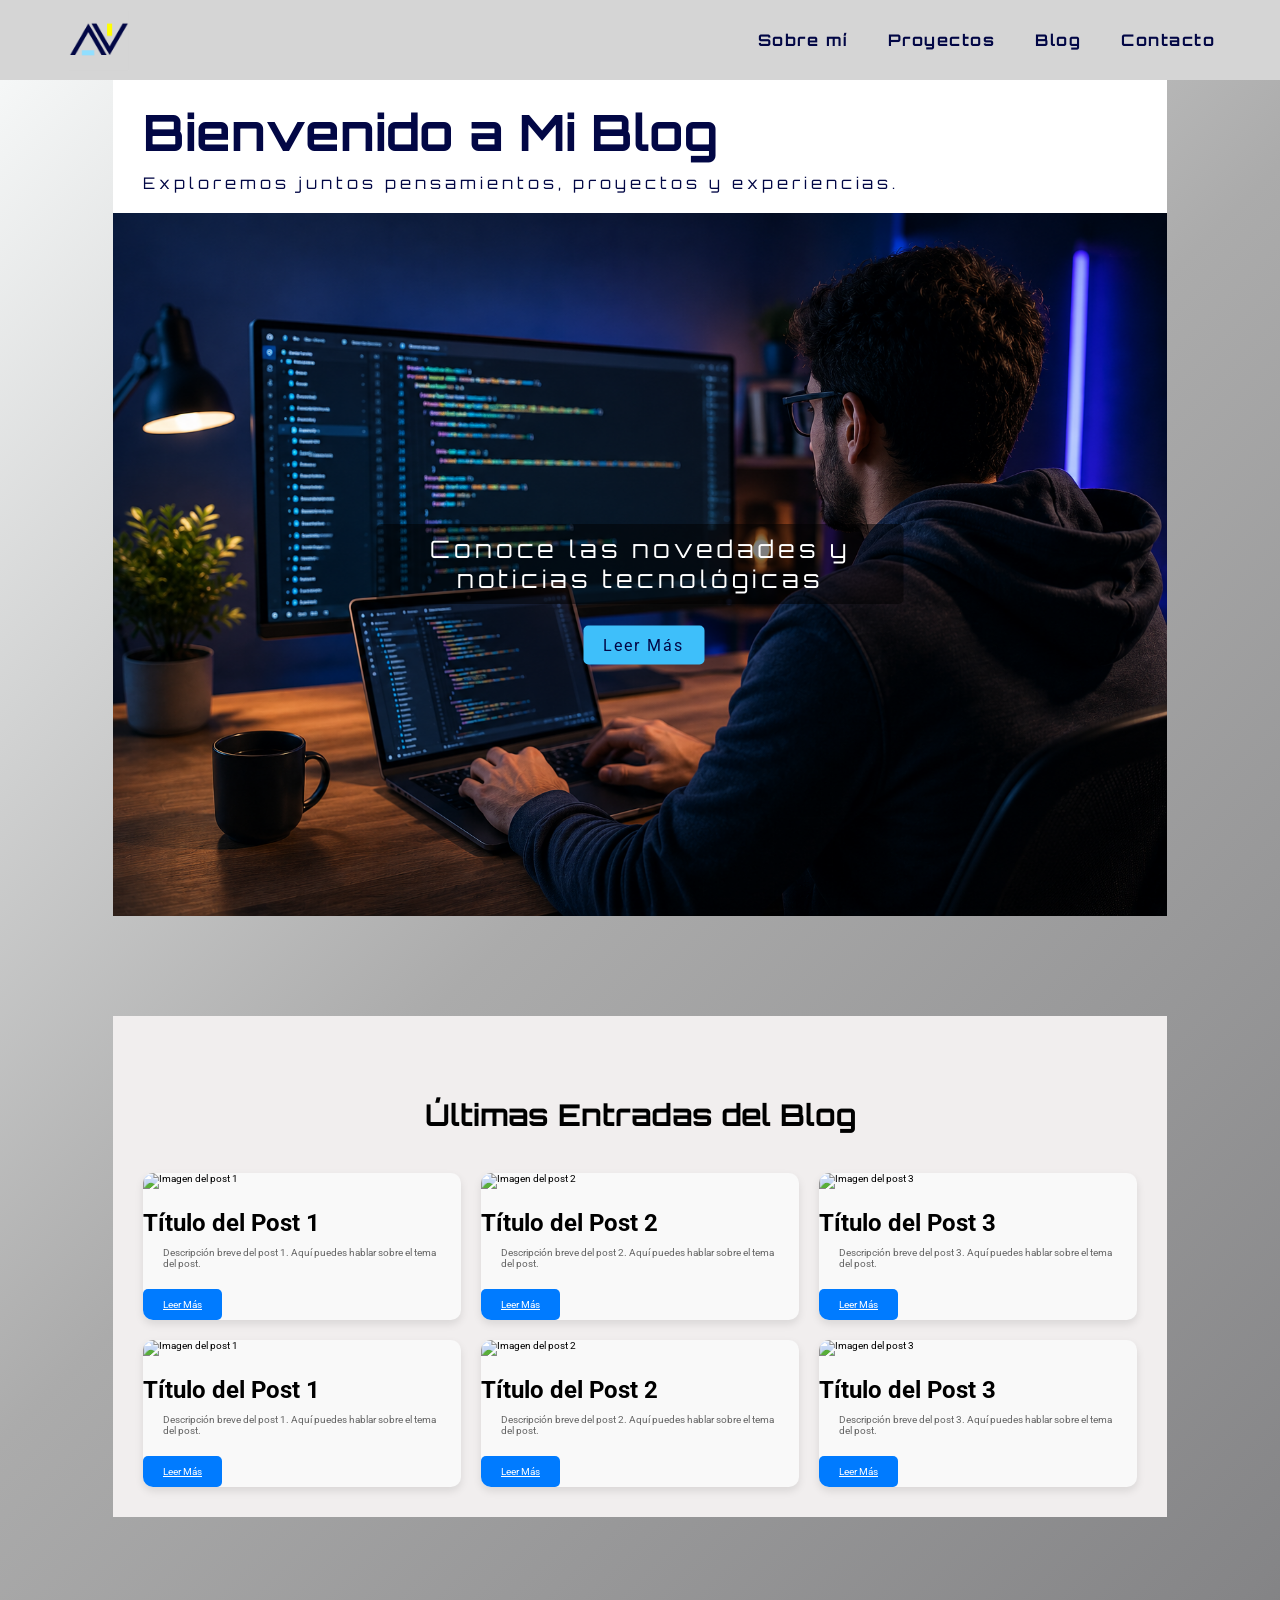
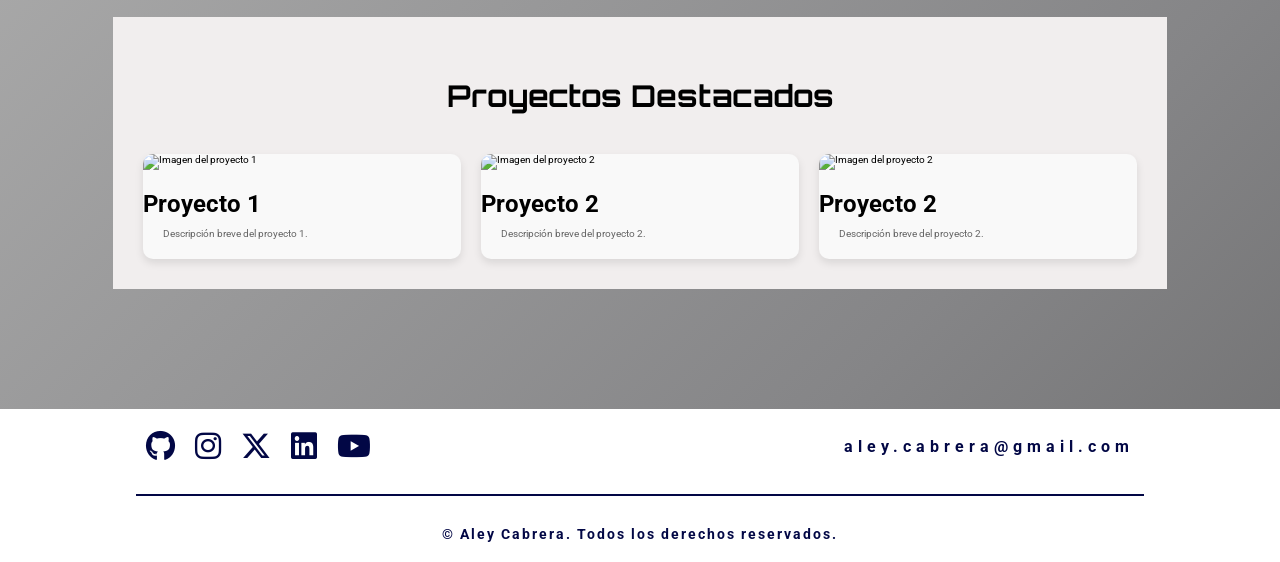
==== blog.html @ d133397a "init: creacion de estructura del proyecto" ====
<!DOCTYPE html>
<html lang="en">

<head>
    <meta charset="UTF-8"><!--Establece la codificación de caracteres para el documento.-->
    <meta name="Aley Cabrera"
        content="Aley Cabrera - Desarrollador de Software con experiencia en el diseño de aplicaciones web, móviles y escritorio con eficiencia y seguridad en el resultado de los productos">
    <meta name="viewport" content="width=device-width, initial-scale=1.0">
    <!--Establece la escala de la página y la anchura de la ventana gráfica, permitiendo ser responsive y escalable el código-->
    <meta name="description"
        content="Desarrollo de software, desarrollo web full stack, análisis de sistemas y ciberseguridad. Soluciones innovadoras, escalables y seguras para impulsar tu negocio en el mundo digital. ¡Transforma tus ideas en realidad con tecnología que se adapta a sus necesidades!">
    <!--Establece una descripción de la página, permite mejorar la búsqueda y da posicionamiento SEO-->
    <meta name="robots" content="index, follow">
    <!--Permite a los motores de búsqueda indexar la página y seguir los enlaces.-->
    <meta name="keywords"
        content="Desarrollo de software, Desarrollo web full stack, Análisis de sistemas, Ciberseguridad, Soluciones tecnológicas personalizadas, Programación web, Desarrollo de aplicaciones, Seguridad informática, Optimización de sistemas, Automatización de procesos, Protección de datos, Diseño de sistemas escalables">
    <!--Establece palabras clave para la página, permite mejorar la búsqueda y da posicionamiento SEO-->
    <meta property="og:title" content="Aley Cabrera | Desarrollador de Software y Ciberseguridad">
    <meta property="og:description"
        content="Desarrollo de software, desarrollo web full stack, análisis de sistemas y ciberseguridad. Soluciones innovadoras, escalables y seguras para impulsar tu negocio en el mundo digital.">
    <meta property="og:image" content="assets/imagenes/AleyCabrera1.png">
    <meta property="og:url" content="https://tusitio.com/index.html">
    <meta name="twitter:card" content="summary_large_image">
    <meta http-equiv="X-UA-Compatible" content="ie=edge"><!--Establece el modo de compatibilidad del navegador.-->
    <link rel="icon" href="assets/iconos/aleycabrera.ico" type="image/x-icon">
    <!--Establece el icono de la página.-->
    <link rel="stylesheet" type="text/css" href="css/main.css">
    <!--Establece la hoja de estilos de la página.-->
    <link rel="stylesheet" href="/" media="screen and (min-width: 320px)">
    <!--Establece la hoja de estilos de la página mobile S.-->
    <link rel="stylesheet" href="/" media="screen and (min-width: 375px)">
    <!--Establece la hoja de estilos de la página mobile M.-->
    <link rel="stylesheet" href="/" media="screen and (min-width: 425px)">
    <!--Establece la hoja de estilos de la página mobile L.-->
    <link rel="stylesheet" href="/" media="screen and (min-width: 768px)">
    <!--Establece la hoja de estilos de la página Tablet.-->
    <link rel="stylesheet" href="/" media="screen and (min-width: 1024px)">
    <!--Establece la hoja de estilos de la página laptop.-->
    <link rel="stylesheet" href="/" media="screen and (min-width: 1440px)">
    <!--Establece la hoja de estilos de la página laptop L.-->
    <link rel="stylesheet" href="/" media="screen and (min-width: 2560px)">
    <!--Establece la hoja de estilos de la página 4K.-->
    <link rel="preconnect" href="https://fonts.googleapis.com">
    <link rel="preconnect" href="https://fonts.gstatic.com" crossorigin>
    <link
        href="https://fonts.googleapis.com/css2?family=IBM+Plex+Sans:wght@300;400;500;700&family=Lato:ital,wght@0,100;0,300;0,400;0,700;0,900;1,100;1,300;1,400;1,700;1,900&family=Open+Sans:ital,wght@0,300..800;1,300..800&family=Orbitron:wght@400..900&family=Roboto:ital,wght@0,100;0,300;0,400;0,500;0,700;0,900;1,100;1,300;1,400;1,500;1,700;1,900&display=swap"
        rel="stylesheet">
    <link href="https://cdnjs.cloudflare.com/ajax/libs/font-awesome/6.5.1/css/all.min.css" rel="stylesheet">
    <title>Blog | Desarrador de Software</title><!--Establece el título de la página.-->
</head>

<body>
    <header class="blog">
        <nav class="nav">
            <!-- Contenedor del logo -->
            <div class="logocontainer" id="logocontainer">
                <div class="pelogo_blog" id="pelogo">
                    <a href="./index.html">
                        <img src="assets/imagenes/logo3.png" alt="Logo Aley Cabrera" title="Aley Cabrera D"
                            aria-label="Logo Aley Cabrera">
                    </a>
                </div>
                <div class="loader_blog"
                    style="left:0.4vh; top:0; height:0.4vh; width:0; animation:slide1 2s linear forwards infinite">
                </div>
                <div class="loader_blog"
                    style="right:0; top:0.4vh; width:0.4vh; height:0; animation:slide2 2s linear forwards infinite; animation-delay:0.8s">
                </div>
                <div class="loader_blog"
                    style="right:0.4vh; bottom:0; height:0.4vh; width:0; animation:slide3 2s linear forwards infinite">
                </div>
                <div class="loader_blog"
                    style="left:0; bottom:0.4vh; width:0.4vh; height:0; animation:slide4 2s linear forwards infinite; animation-delay:0.8s">
                    <!-- loader -->
                </div>
            </div>
    
            <ul class="lista">
                <a href="sobremi.html" class="items_blog">Sobre mí</a><!--direige a la sección sobre mi-->
                <a href="proyectos.html" class="items_blog">Proyectos</a><!--direige a la sección proyectos-->
                <a href="blog.html" class="items_blog">Blog</a><!--dirige a la sección blog-->
                <a href="contacto.html" class="items_blog">Contacto</a><!--dirige a la sección contacto-->
            </ul>
        </nav>
    </header>
    
    <main class="main_blog">

        <section class="contenedor_blog">
            <section id="inicio" class="titulo_blog">
                <div class="titulo_contenido">
                    <h1 class="h1_blog">Bienvenido a Mi Blog</h1>
                    <p class="p_blog">Exploremos juntos pensamientos, proyectos y experiencias.</p>
                    <div class="img_blog">
                        <img src="assets/imagenes/technology.png" alt="">
                        <p class="p_blog_comentario">Conoce las novedades y noticias tecnológicas</p>
                        <a href="#blog" class="btn_blog">Leer Más</a>
                    </div>
                </div>
            </section>

            <div class="espacio_blog"></div>
            
            <section id="blog" class="blog_posts">
                <h2 class="h2_blog">Últimas Entradas del Blog</h2>
                <div class="posts-grid">
                    <article class="post">
                        <img src="https://via.placeholder.com/300" alt="Imagen del post 1">
                        <h3>Título del Post 1</h3>
                        <p>Descripción breve del post 1. Aquí puedes hablar sobre el tema del post.</p>
                        <a href="#" class="btn">Leer Más</a>
                    </article>
                    <article class="post">
                        <img src="https://via.placeholder.com/300" alt="Imagen del post 2">
                        <h3>Título del Post 2</h3>
                        <p>Descripción breve del post 2. Aquí puedes hablar sobre el tema del post.</p>
                        <a href="#" class="btn">Leer Más</a>
                    </article>
                    <article class="post">
                        <img src="https://via.placeholder.com/300" alt="Imagen del post 3">
                        <h3>Título del Post 3</h3>
                        <p>Descripción breve del post 3. Aquí puedes hablar sobre el tema del post.</p>
                        <a href="#" class="btn">Leer Más</a>
                    </article>
                    <article class="post">
                        <img src="https://via.placeholder.com/300" alt="Imagen del post 1">
                        <h3>Título del Post 1</h3>
                        <p>Descripción breve del post 1. Aquí puedes hablar sobre el tema del post.</p>
                        <a href="#" class="btn">Leer Más</a>
                    </article>
                    <article class="post">
                        <img src="https://via.placeholder.com/300" alt="Imagen del post 2">
                        <h3>Título del Post 2</h3>
                        <p>Descripción breve del post 2. Aquí puedes hablar sobre el tema del post.</p>
                        <a href="#" class="btn">Leer Más</a>
                    </article>
                    <article class="post">
                        <img src="https://via.placeholder.com/300" alt="Imagen del post 3">
                        <h3>Título del Post 3</h3>
                        <p>Descripción breve del post 3. Aquí puedes hablar sobre el tema del post.</p>
                        <a href="#" class="btn">Leer Más</a>
                    </article>
                </div>
            </section>
            
            <div class="espacio_blog"></div>

            <section id="proyectos" class="proyectos_destacados">
                <h2 class="h2_blog">Proyectos Destacados</h2>
                <div class="projects-grid">
                    <div class="project">
                        <img src="https://via.placeholder.com/400" alt="Imagen del proyecto 1">
                        <h3>Proyecto 1</h3>
                        <p>Descripción breve del proyecto 1.</p>
                    </div>
                    <div class="project">
                        <img src="https://via.placeholder.com/400" alt="Imagen del proyecto 2">
                        <h3>Proyecto 2</h3>
                        <p>Descripción breve del proyecto 2.</p>
                    </div>
                    <div class="project">
                        <img src="https://via.placeholder.com/400" alt="Imagen del proyecto 2">
                        <h3>Proyecto 2</h3>
                        <p>Descripción breve del proyecto 2.</p>
                    </div>
                </div>
            </section>
            <div class="espacio_blog"></div>
        </section>
        
        <footer class="footer_blog">
            <section class="redes-email">
                <div class="social_blog">
                    <a href="https://github.com/AleyCabrera" target="_blank" class="icon" aria-label="GitHub"><i
                            class="fab fa-github"></i></a>
                    <a href="https://www.instagram.com/alycabdel/" target="_blank" class="icon" aria-label="Instagram"><i
                            class="fab fa-instagram"></i></a>
                    <a href="https://x.com/AlyCabde" target="_blank" class="icon" aria-label="X"><i
                            class="fa-brands fa-x-twitter"></i></a>
                    <a href="https://www.linkedin.com/in/aley-cabrera/" target="_blank" class="icon" aria-label="Linkedin"><i
                            class="fab fa-linkedin"></i></a>
                    <a href="/" target="_blank" class="icon" aria-label="Youtube"><i class="fa-brands fa-youtube"></i></a>
                </div>
                <div class="email">
                    <a href="aley.cabrera@gmail.com" class="ac_blog">aley.cabrera@gmail.com</a>
                </div>
            </section>
        
            <div class="line_blog"></div>
        
            <p class="derechos">&copy; Aley Cabrera. Todos los derechos reservados.</p>
        </footer>
    </main>
</body>

</html>
---- css/main.css ----
/* Diseñado por Aley Cabrera D */

/* ==========================================================================
    Variables y Configuraciones Globales
   ========================================================================== */

:root {
    /*Establece una variable personalizada que contiene un valor de color.*/
    --color-primario: #020745;
    --color-secundario: #ffff00;
    --color-terciario: #d5d5d5;
    --color-cuaternario: #91dfff;
    --color-quintenario: #ffffff;
    --color-sextario: #f1eeee;
    --color-hover: #3ebffa;
    --font-family-principal: 'Orbitron', sans-serif;
    --font-family-secundaria: 'Roboto', sans-serif;
    --xs: 1.2rem;
    --sm: 1.4rem;
    --md: 1.6rem;
    --lg: 1.8rem;
    --xl: 2.4rem;
    --xxl: 3.2rem;
    --xxxl: 4.2rem;
    --xxxxl: 5.2rem;
    --border-radius: 0.5rem;
    --transition-speed: 0.3s;
}


/* ==========================================================================
    Reset y Estilos Base
   ========================================================================== */

*,
*::after,
*::before {
    margin: 0;
    padding: 0;
    box-sizing: border-box;
}

::-webkit-scrollbar {
    display: none;
}

/* ==========================================================================
    Estilos Generales
   ========================================================================== */
html {
    font-size: 62.5%;/*Establece el tamaño de fuente predeterminado para el documento.*/
    scroll-behavior: smooth;/*Establece un estilo para el comportamiento de desplazamiento suave.*/
    margin: 0;
    padding: 0;
    box-sizing: border-box;
}

body {
    font-family: var(--font-family-secundaria);
    display: flex;
    flex-direction: column;
    width: 100%;
    -webkit-font-smoothing: antialiased;
    -moz-osx-font-smoothing: grayscale;
}


/* ==========================================================================
    Estilos Específicos por Página del Header
   ========================================================================== */

/* En este bloque de CSS se definen los Estilos del Header para la barra de navegación de las paginas sobre mi, proyectos, certificaciones, blog y contacto*/
.sobremi,
.proyectos,
.certificaciones,
.blog,
.contacto {
    display: flex;
    justify-content: space-between;
    align-items: center;
    height: 8rem;
    width: 100%;
    position: fixed;
    z-index: 1000;
}

.sobremi {
    background-color: var(--color-cuaternario);
}

.proyectos {
        background-color: var(--color-secundario);
    }

.blog {
    background-color: var(--color-terciario);
}

.contacto {
    background-color: var(--color-primario);
}

.certificaciones {
    background-color: var(--color-terciario);
}

.nav {
    display: flex;
    justify-content: space-between;
    align-items: center;
    padding: 0 2rem;
    width: 100%;
    height: 100%;
}

/* Estilos para los logos de la barra de navegación de las paginas sobre mi, proyectos, certificaciones, blog y contacto */
.logocontainer {
    display: flex;
    align-items: center;
    justify-content: center;
    position: relative;
    top: 1px;
    left: 44px;
    width: 70px;
    height: 60px;
    overflow: hidden;
    cursor: pointer;
    transition: background-color 500ms;
}

/* Estilos para los logos de la barra de navegación de las paginas sobre mi, proyectos, certificaciones, blog y contacto */
.pelogo_sobremi, .pelogo_proyectos, .pelogo_certificaciones, .pelogo_blog, .pelogo_contacto {
    display: block;
    position: relative;
    width: 70px;
    height: 60px;
    font-family: Trebuchet MS, sans-serif;
    font-size: 50px;/* Ajustado para que encaje en el tamaño de 100px */
    font-weight: bold;
    text-align: center;
    line-height: 70px;/* Ajustado para centrar el contenido */
}

.pelego_sobremi {
    background: var(--color-cuaternario);
    background: linear-gradient(135deg, var(--color-cuaternario) 0%, var(--color-cuaternario) 100%);
    color: var(--color-cuaternario);
}

.pelego_proyectos {
    background: var(--color-secundario);
    background: linear-gradient(135deg, var(--color-secundario) 0%, var(--color-secundario) 100%);
    color: var(--color-secundario);
}

.pelogo_certificaciones {
    background: var(--color-primario);
    background: linear-gradient(135deg, var(--color-primario) 0%, var(--color-primario) 100%);
    color: var(--color-primario);
}

.pelogo_blog, .pelogo_certificaciones {
    background: var(--color-terciario);
    background: linear-gradient(135deg, var(--color-terciario) 0%, var(--color-terciario) 100%);
    color: var(--color-terciario);
}

.pelogo_contacto {
    background: var(--color-primario);
    background: linear-gradient(135deg, var(--color-primario) 0%, var(--color-primario) 100%);
    color: var(--color-primario);
}

.pelogo_sobremi img, .pelogo_proyectos img, .pelogo_certificaciones img, .pelogo_blog img, .pelogo_contacto img {
    width: 60px;
    height: 60px;
}

.loader_sobremi  {
    display: block;
    position: absolute;
    background-color: var(--color-primario);
}

.loader_sobremi:hover {
    background-color: var(--color-secundario);
}

.loader_proyectos {
    display: block;
    position: absolute;
    background-color: var(--color-primario);
}

.loader_proyectos:hover {
    background-color: var(--color-cuaternario);
}

.loader_blog, .loader_certificaciones {
    display: block;
    position: absolute;
    background-color: var(--color-primario);
}

.loader_blog:hover {
    background-color: var(--color-secundario);
}

.loader_certificaciones:hover {
    background-color: var(--color-secundario);
}

.loader_contacto {
    display: block;
    position: absolute;
    background-color: var(--color-secundario);
}

.loader_contacto:hover {
    background-color: var(--color-cuaternario);
}

/* animacion para el logo de la barra de navegación de las paginas sobre mi, proyectos, certificaciones, blog y contacto */

@keyframes slide1 {
    50% {
        width: 10vh;
        margin-left: 0;
    }

    100% {
        margin-left: 10vh;
    }
}

@keyframes slide2 {
    50% {
        height: 10vh;
        margin-top: 0;
    }

    100% {
        margin-top: 10vh;
    }
}

@keyframes slide3 {
    50% {
        width: 10vh;
        margin-right: 0;
    }

    100% {
        margin-right: 10vh;
    }
}

@keyframes slide4 {
    50% {
        height: 10vh;
        margin-bottom: 0;
    }

    100% {
        margin-bottom: 10vh;
    }
}

/*Estilos de la barra de navegación en las listas de las paginas sobre mi, proyectos, certificaciones, blog y contacto*/
.lista {
    display: flex;
    list-style: none;
    gap: 1rem;
    margin-right: 3rem;
}

.lista .items_sobremi, .lista .items_proyectos, .lista .items_certificaciones, .lista .items_blog, .lista .items_contacto {
    text-decoration: none;
    font-family: var(--font-family-principal);
    font-size: var(--md);
    font-weight: bolder;
    padding: 0.5rem;
    position: relative;
    margin: 0 1rem;
    list-style: none;
    padding-bottom: 0.5rem;
    letter-spacing: 0.15rem;
}

/*Estilos de los colores de los item de navegacion de las paginas sobre mi, proyectos, certificaciones, blog y contacto*/
.lista .items_sobremi, .lista .items_proyectos, .lista .items_blog, .lista .items_certificaciones {
    color: var(--color-primario);
}

.lista .items_contacto {
    color: var(--color-secundario);
}

/*Estilos de los hover para los item de navegacion de las paginas sobre mi, proyectos, certificaciones, blog y contacto*/
/*Estilos de psudoelementos y pseudoclases para .sobremi*/
.lista .items_sobremi:hover {
    color: var(--color-secundario);
}

.lista .items_sobremi:active {
    color: var(--color-cuaternario);
}

.lista .items_sobremi::before {
    content: "";
    position: absolute;
    height: 0.1rem;
    width: 0;
    bottom: 0;
    transition: all .3s ease;
}

.lista .items_sobremi:hover::before {
    content: "";
    position: absolute;
    height: 0.2rem;
    width: 70%;
    bottom: 0;
    background-color: var(--color-primario);
}

/*Estilos de psudoelementos y pseudoclases para .proyectos*/
.lista .items_proyectos:hover {
    color: var(--color-cuaternario);
}

.lista .items_proyectos:active {
    color: var(--color-cuaternario);
}

.lista .items_proyectos::before {
    content: "";
    position: absolute;
    height: 0.1rem;
    width: 0;
    bottom: 0;
    transition: all .3s ease;
}

.lista .items_proyectos:hover::before {
    content: "";
    position: absolute;
    height: 0.2rem;
    width: 70%;
    bottom: 0;
    background-color: var(--color-primario);
}

/*Estilos de psudoelementos y pseudoclases para .blog*/
.lista .items_blog:hover {
    color: var(--color-secundario);
}

.lista .items_blog:active {
    color: var(--color-cuaternario);
}

.lista .items_blog::before {
    content: "";
    position: absolute;
    height: 0.1rem;
    width: 0;
    bottom: 0;
    transition: all .3s ease;
}

.lista .items_blog:hover::before {
    content: "";
    position: absolute;
    height: 0.2rem;
    width: 70%;
    bottom: 0;
    background-color: var(--color-primario);
}

/*Estilos de psudoelementos y pseudoclases para .contacto*/
.lista .items_contacto:hover {
    color: var(--color-cuaternario);
}

.lista .items_contacto:active {
    color: var(--color-cuaternario);
}

.lista .items_contacto::before {
    content: "";
    position: absolute;
    height: 0.1rem;
    width: 0;
    bottom: 0;
    transition: all .3s ease;
}

.lista .items_contacto:hover::before {
    content: "";
    position: absolute;
    height: 0.2rem;
    width: 70%;
    bottom: 0;
    background-color: var(--color-secundario);
}

.lista .items_certificaciones:hover {
    color: var(--color-secundario);
}

.lista .items_certificaciones:active {
    color: var(--color-cuaternario);
}

.lista .items_certificaciones::before {
    content: "";
    position: absolute;
    height: 0.1rem;
    width: 0;
    bottom: 0;
    transition: all .3s ease;
}

.lista .items_certificaciones:hover::before {
    content: "";
    position: absolute;
    height: 0.2rem;
    width: 70%;
    bottom: 0;
    background-color: var(--color-primario);
}


/* ==========================================================================
    Estilos Específicos por Página del Main
   ========================================================================== */

/*Estilos del Main de las paginas sobre mi, proyectos, certificaciones, blog y contacto*/
.main_sobremi, .main_blog, .main_certificaciones {
    display: flex;
    flex-direction: column;
    justify-content: center;
    align-items: center;
}

.main_sobremi {
    min-height: 100vh;
    max-height: 1000vh;
    width: 100%;
    margin-top: 7rem;
    padding-bottom: 7rem;
}

.main_proyectos {
    display: grid;
    grid-template-columns: 1fr;
    grid-template-rows: 1fr;
    justify-content: center;
    align-items: center;
    width: 100%;
    background-color: rgb(255, 255, 0, 0.5);
}

.main_blog {
    width: 100%;
    margin-top: 5rem;
}

.main_contacto {
    position: fixed;
    top: 0;
    right: 0;
    bottom: 0;
    left: 0;
    display: grid;
    grid-template-columns: 1fr 1fr;
    gap: 1rem;
    margin-top: 5rem;
    margin-bottom: 2rem;
    justify-items: center;
    align-items: center;
}

.main_certificaciones {
    min-height: 100vh;
    width: 100%;
    margin-top: 6rem;
    padding-bottom: 7rem;
}

/* ==========================================================================
    Estilos Específicos por Página del Video
   ========================================================================== */

/*Estilos y configuracion de videos para las paginas sobre mi, proyectos, certificaciones, blog y contacto*/
/* video de fondo para pagina sobre mi */
.video_sobremi {
    position: fixed;
    top: 0;
    left: 0;
    width: 100%;
    height: 100%;
    z-index: -1;/* Asegura que el video quede detrás del contenido */
    overflow: hidden;
    pointer-events: none;/* Evita interferir con el contenido clickeable */
}

/* Video dinámico */
.video_sobremi video {
    position: absolute;
    top: 50%;
    left: 50%;
    transform: translate(-50%, -50%);/* Centra el video */
    width: 100vw;/* Asegura que el video ocupe todo el ancho de la ventana */
    height: 100vh;/* Asegura que el video ocupe toda la altura de la ventana */
    object-fit: cover;/* Cubre toda el área sin distorsionar el video */
}

.video_sobremi .color_overlay_sobremi {
    position: absolute;
    top: 0;
    left: 0;
    width: 100%;
    height: 100%;
    background-color: var(--color-cuaternario);
    opacity: 0.8;
    z-index: 1;
}

/* video de fondo para pagina proyectos */
.video_proyectos {
    position: absolute;
    top: 0;
    left: 0;
    width: 100%;
    height: 100%;
    z-index: -1;
    overflow: hidden;
}

/* Video con ajuste dinámico */
.video_proyectos video {
    position: absolute;
    top: 50%;
    left: 50%;
    transform: translate(-50%, -50%);
    min-width: 100%;
    min-height: 100%;
    object-fit: cover;
}

/* Capa de color con opacidad */
.video_proyectos .color_overlay_proyectos {
    position: absolute;
    top: 0;
    left: 0;
    width: 100%;
    height: 100%;
    background-color: var(--color-secundario);
    opacity: 0.5;
}


/* ==========================================================================
    Estilos Especificos para los titulos de las paginas sobre mi, proyectos, certificaciones, blog y contacto
   ========================================================================== */
/*Estilos para titulos principales de las paginas sobre mi, proyectos, certificaciones, blog y contacto*/
/*titulo sobre mi*/
.descripcion .sobre_mi {
    font-family: var(--font-family-principal);
    font-size: var(--xl);
    color: var(--color-primario);
    margin-bottom: 2rem;
    border-bottom-width: 0.3rem;
    border-bottom-style: solid;
    border-bottom-color: var(--color-primario);
    box-shadow: var(--color-terciario) 0rem 0.2rem;
    letter-spacing: 0.15rem;
}

/* titulo proyectos */
.titulo_proyectos {
    position: relative;
    display: flex;
    align-items: center;
    justify-content: flex-start;
    height: 100vh;
    width: 100%;
}

.titulo_proyectos .h1_proyectos {
    font-family: var(--font-family-principal);
    position: relative;
    z-index: 1;
    font-size: 3rem;
    font-weight: bold;
    color: var(--color-primario);
    padding-left: 12rem;
    letter-spacing: 0.8rem;
}

/* titulo pagina blog */
.titulo_blog {
    background-color: var(--color-quintenario);
    color: var(--color-primario);
    width: 85%;
    height: auto;
    position: relative;
    z-index: 1;
    text-align: left;
    padding-top: 3rem;
}

.titulo_contenido .h1_blog {
    font-family: var(--font-family-principal);
    font-weight: bolder;
    font-size: 5rem;
    margin-bottom: 1rem;
    margin-left: 3rem;
}

.titulo_contenido .p_blog {
    font-family: var(--font-family-principal);
    font-weight: lighter;
    font-size: var(--md);
    margin-bottom: 2rem;
    margin-left: 3rem;
    letter-spacing: .4rem;
}

/* titulo pagina contacto */
.titulo_contacto {
    display: flex;
    flex-direction: column;
    justify-items: flex-start;
    align-items: flex-start;
    width: 100%;
    margin-top: 1rem;
    padding-bottom: 1rem;
    position: relative;
    top: 0;
    right: 8%;
}

.titulo_contacto .h1_contacto .p_contacto {
    position: relative;
    z-index: 1;
    text-align: left;
    padding-top: 1rem;
    margin-top: 1rem;
    padding-right: 4rem;
    margin-bottom: 1rem;
    letter-spacing: 0.2rem;
    transform: translate(-50%, -50%);
}

.titulo_contacto .h1_contacto {
    font-family: var(--font-family-principal);
    color: var(--color-primario);
    font-weight: bolder;
    font-size: var(--xl);
    padding-bottom: 1rem;
}

.titulo_contacto .p_contacto {
    font-family: var(--font-family-principal);
    color: var(--color-primario);
    font-weight: lighter;
    font-size: var(--sm);
    letter-spacing: 0.3rem;
}

/* titulo para pagina certificaciones */
.titulo_certificaciones {
    font-family: var(--font-family-principal);
    font-size: var(--lg);
    color: var(--color-primario);
    text-align: center;
    margin-top: 3rem;
    margin-bottom: 1rem;
    letter-spacing: 0.5rem;
}


/* ==========================================================================
    Estilos Especificos para los contenedores principales de las paginas sobre mi, proyectos, certificaciones, blog y contacto
   ========================================================================== */
/* Estilos para contenedores principales de las paginas sobre mi, proyectos, certificaciones, blog y contacto */
/* Estilos sobre mi */
.contenedor {
    display: grid;
    grid-template-columns: 1fr;
    grid-auto-rows: auto;
    row-gap: 2rem;
    justify-content: center;
}

.img-personal {
    display: grid;
    grid-column: 2 / 3;
    grid-row: 1 / 2;
    width: 30rem;
    height: 30rem;
    padding: 1rem;
    margin: 8rem 1rem 2rem 1rem;
    justify-self: center;
}

.imagen-personal {
    display: flex;
    width: 30rem;
    height: 30rem;
    clip-path: polygon(0 0, 100% 0, 100% 85%, 0 100%);
    overflow: hidden;
    justify-self: center;
}

.descripcion {
    display: grid;
    grid-column: 2 / 3;
    grid-row: 2 / 3;
    width: 80%;
    justify-self: center;
    margin-top: 1rem;
    margin-bottom: 1rem;
    grid-auto-rows: minmax(1rem, auto);
}

.descripcion .parrafo_sobremi {
    font-family: var(--font-family-secundaria);
    font-size: var(--md);
    color: var(--color-primario);
    margin-bottom: 2rem;
    letter-spacing: 0.15rem;
    text-align: justify;
}

.btn_certificaciones_contenedor {
    display: grid;
    grid-column: 2 / 3;
    grid-row: 3 / 4;
    width: 80%;
    justify-self: center;
    margin-top: 1rem;
    margin-bottom: 1rem;
    grid-auto-rows: minmax(1rem, auto);
}

.btn_certificaciones_contenedor .btn_certificaciones_titulo {
    font-family: var(--font-family-principal);
    font-size: var(--xl);
    color: var(--color-primario);
    margin-bottom: 2rem;
    border-bottom-width: 0.3rem;
    border-bottom-style: solid;
    border-bottom-color: var(--color-primario);
    box-shadow: var(--color-terciario) 0rem 0.2rem;
    letter-spacing: 0.15rem;
}

.btn_certificaciones_contenedor p {
    font-family: var(--font-family-secundaria);
    font-size: var(--md);
    color: var(--color-primario);
    margin-bottom: 2rem;
    letter-spacing: 0.15rem;
    text-align: justify;
}

.btn_certificaciones_contenedor a {
    font-size: var(--md);
    color: var(--color-secundario);
    font-weight: bolder;
    margin-bottom: 2rem;
    letter-spacing: 0.15rem;
    text-align: justify;
    text-decoration: none;
}

.btn_certificaciones_contenedor a:hover {
    color: var(--color-primario);
    transition: all 0.3s ease;
}

/* Estilo del CTA */
.cta-button {
    display: inline-block;
    width: 20%;
    padding: 1rem 2rem;
    font-size: var(--md);
    color: var(--color-quintenario);
    background-color: var(--color-primario);
    border-radius: 0.5rem;
    text-decoration: none;
    transition: background-color 0.3s ease;
}

.cta-button:hover {
    background-color: var(--color-secundario);
    color: var(--color-primario);
}

.logos_tecnologias {
    display: grid;
    grid-column: 2 / 3;
    grid-row: 4 / 5;
    width: 80%;
    height: 35rem;
    justify-self: center;
    align-items: center;
    position: relative;
    margin-top: 4rem;
    margin-bottom: 4rem;
    overflow: hidden;
}

.logos_tecnologias .tecnologias {
    font-family: var(--font-family-principal);
    font-size: var(--xl);
    color: var(--color-primario);
    margin-bottom: 4rem;
    border-bottom-width: 0.3rem;
    border-bottom-style: solid;
    border-bottom-color: var(--color-primario);
    box-shadow: var(--color-terciario) 0rem 0.2rem;
    letter-spacing: 0.15rem;
}

.logos_tecnologias .carrusel {
    display: flex;
    width: calc(13rem * 15);
    /* Asegura que el ancho total corresponda al número de imágenes */
    animation: slider-infinite 22s linear infinite;
    /* Animación continua */
}

.carrusel a img {
    width: 20rem;
    height: 20rem;
    margin: 0 2rem;
    flex-shrink: 0;
}

.carrusel img:hover {
    transform: scale(1.2);
    transition: all 0.3s ease;
}

/* Efecto de slider infinito */
@keyframes slider-infinite {
    0% {
        transform: translateX(0);
    }

    100% {
        transform: translateX(calc(-25rem * 15));
    }
}

/* Clonamos dinámicamente las imágenes para lograr el efecto infinito */
.carrusel::after {
    content: "";
    display: flex;
    width: 100%;
    height: 100%;
    animation: slider-infinite 22s linear infinite;
    transform: translateX(100%);
}

/* ==========================================================================
    ESTILOS PROYECTOS
   ========================================================================== */
/* Estilos para el contenedor de pagina proyectos */
.proyectos_contenedor {
    display: grid;
    grid-template-columns: repeat(3, 1fr);
    grid-auto-rows: auto;
    background-color: var(--color-secundario);
    gap: 2rem;
    padding: 1rem;
    width: 80%;
    height: auto;
    justify-self: center;
    justify-items: center;
    padding-top: 8rem;
    padding-bottom: 5rem;
    margin-bottom: 8rem;
    position: relative;/* Asegura que esté por encima de .proyectos_main */
    z-index: 1;/* Lo coloca por encima de .proyectos_main */
}

.proyecto {
    background-color: var(--color-primario);
    border-radius: 1rem;
    padding: 1rem;
    display: flex;
    flex-direction: column;
    justify-content: center;
    align-items: center;
    text-align: center;
    cursor: pointer;
    transition: all 0.3s ease;
    box-shadow: 0 0.5rem 1rem rgba(0, 0, 0, 0.2);
    overflow: hidden;
    position: relative;
    z-index: 1;
    color: var(--color-secundario);
    margin: 1rem;
    width: 300px;
    height: 500px;
    -webkit-clip-path: polygon(36% 0, 100% 0, 100% 75.2%, 65% 100%, 0 100%, 0 24%);
    clip-path: polygon(36% 0, 100% 0, 100% 75.2%, 65% 100%, 0 100%, 0 24%);
}

.proyecto:hover {
    background-color: var(--color-cuaternario);
    transform: translateY(-0.8rem);
    box-shadow: 0 2rem 4rem rgba(0, 0, 0, 0.2);
}

.proyecto img {
    width: 100%;
    height: 100%;
    object-fit: cover;
    border-radius: 1rem;
    box-shadow: 0 0.5rem 1rem rgba(0, 0, 0, 0.2);
    transition: all 0.3s ease;
    overflow: hidden;
    position: relative;
    z-index: 1;
    color: var(--color-secundario);
    margin-bottom: 1rem;
    margin: 1rem;
    -webkit-clip-path: polygon(36% 0, 100% 0, 100% 75.2%, 65% 100%, 0 100%, 0 24%);
    clip-path: polygon(36% 0, 100% 0, 100% 75.2%, 65% 100%, 0 100%, 0 24%);
}

/* ==========================================================================
    Estilos Blog
   ========================================================================== */
/* Estilos para el contenedor de pagina blog */
.contenedor_blog {
    display: flex;
    flex-direction: column;
    justify-content: center;
    align-items: center;
    width: 100%;
    height: auto;
    position: relative;
    z-index: 1;
    padding-top: 8rem;
    padding-bottom: 5rem;
}

.contenedor_blog {
    background-image: linear-gradient(135deg, #f7f9f9, #ababab, #858587, #565656, #858587, #ababab, #f7f9f9);
    background-size: 500%;
    background-color: var(--color-primary);
    display: flex;
    align-items: center;
    padding: 20px;
    width: 100%;
    animation: gradient 20s linear 0s infinite;
}

@keyframes gradient {
    0% {
        background-position: 0% 50%;
    }

    50% {
        background-position: 100% 50%;
    }

    100% {
        background-position: 0% 50%;
    }
}

/* Estilos para el contenedor de pagina blog */
.img_blog {
    position: relative;
    /* Permite posicionar elementos hijos de manera absoluta */
    /*display: inline-block; Ajusta el contenedor al tamaño de la imagen */
}

.img_blog img {
    display: block;/* Elimina el espacio inferior que tienen las imágenes por defecto */
    width: 100%;/* Ajusta la imagen al ancho del contenedor */
    height: 100%;/* Mantiene la proporción de la imagen */
}

/* Estilos para el texto */
.p_blog_comentario {
    position: absolute;/* Posiciona el texto encima de la imagen */
    top: 50%;/* Lo coloca en el centro vertical */
    left: 50%;/* Lo coloca en el centro horizontal */
    transform: translate(-50%, -50%);/* Centra el texto exactamente en el medio */
    color: var(--color-quintenario);/* Color del texto */
    font-family: var(--font-family-principal);
    font-size: var(--xl);/* Tamaño del texto */
    font-weight: lighter;/* Grosor del texto */
    text-align: center;/* Alinea el texto al centro */
    background-color: rgba(0, 0, 0, 0.5);/* Fondo semitransparente para mejorar la legibilidad */
    padding: 1rem 2rem;/* Espaciado interno */
    border-radius: .5rem;/* Bordes redondeados */
    margin: 0;/* Elimina el margen por defecto del párrafo */
    letter-spacing: .4rem;
}

.btn_blog {
    position: absolute;
    top: 60%;
    left: 47.5%;
    transform: translate(-50%, -50%);
    display: inline-block;
    padding: 10px 20px;
    background-color: var(--color-hover);
    color: var(--color-primario);
    font-size: var(--md);
    border-radius: 5px;
    transition: background-color 0.3s ease;
    margin-left: 3rem;
    margin-top: 1rem;
    text-decoration: none;
    letter-spacing: .2rem;
}

.btn {
    display: inline-block;
    padding: 10px 20px;
    background-color: #007BFF;
    color: #fff;
    border-radius: 5px;
    transition: background-color 0.3s ease;
}

.btn_blog:hover {
    background-color: var(--color-terciario);
    color: var(--color-primario);
    cursor: pointer;
    /* animation: pulse 2s infinite; */
    box-shadow: var(--color-quintenario) 0.2rem 0.3rem;
    opacity: 0.8;
}

.espacio_blog {
    height: 10rem;
}

/* Estilos para blogs posts */
.blog_posts {
    display: flex;
    flex-direction: column;
    justify-content: flex-start;
    width: 85%;
    height: auto;
    background-color: var(--color-sextario);
    padding: 3rem;
}

.h2_blog {
    position: relative;
    top: 0;
    left: 50%;
    transform: translate(-50%, 0);
    font-family: var(--font-family-principal);
    font-weight: bolder;
    font-size: 3rem;
    width: 50rem;
    text-align: center;
    margin-top: 5rem;
    margin-bottom: 1rem;
}

.posts-grid {
    display: grid;
    grid-template-columns: repeat(3, 1fr);
    grid-template-rows: repeat(2, 1fr);
    gap: 2rem;
    margin-top: 3rem;
}

.post {
    background: #f9f9f9;
    border-radius: 10px;
    overflow: hidden;
    box-shadow: 0 4px 8px rgba(0, 0, 0, 0.1);
    transition: transform 0.3s ease;
}

.post:hover {
    transform: translateY(-10px);
}

.post img {
    width: 100%;
    height: 200px;
    object-fit: cover;
}

.post h3 {
    margin: 20px 0 10px;
    font-size: 24px;
}

.post p {
    padding: 0 20px 20px;
    color: #666;
}

/* Estilos para la sección de proyectos destacados */
.proyectos_destacados {
    display: flex;
    flex-direction: column;
    justify-content: flex-start;
    width: 85%;
    height: auto;
    background-color: var(--color-sextario);
    padding: 3rem;
}

.proyectos_destacados .h2_blog {
    position: relative;
    top: 0;
    left: 50%;
    transform: translate(-50%, 0);
    font-family: var(--font-family-principal);
    font-weight: bolder;
    font-size: 3rem;
    width: 50rem;
    text-align: center;
    margin-top: 3rem;
    margin-bottom: 1rem;
}

.projects-grid {
    display: grid;
    grid-template-columns: repeat(auto-fit, minmax(300px, 1fr));
    gap: 20px;
    margin-top: 30px;
}

.project {
    background: #f9f9f9;
    border-radius: 10px;
    overflow: hidden;
    box-shadow: 0 4px 8px rgba(0, 0, 0, 0.1);
    transition: transform 0.3s ease;
}

.project:hover {
    transform: translateY(-10px);
}

.project img {
    width: 100%;
    height: 200px;
    object-fit: cover;
}

.project h3 {
    margin: 20px 0 10px;
    font-size: 24px;
}

.project p {
    padding: 0 20px 20px;
    color: #666;
}

/* ==========================================================================
    Estilos Contacto
   ========================================================================== */
.titulo_main_contacto {
    background: -webkit-gradient(linear, left top, left bottom, from(rgb(255, 255, 0)), to(rgb(145, 223, 255)));
    background: linear-gradient(235deg, rgb(255, 255, 0) 0%, rgb(145, 223, 255) 100%, rgb(145, 223, 255) 100%);
    width: 100%;
    min-height: 100vh;
    box-sizing: border-box;
    display: -webkit-box;
    display: flex;
    -webkit-box-align: center;
    align-items: center;
    -webkit-box-pack: center;
    justify-content: center;
}

.grid {
    position: relative;
    -webkit-box-flex: 0;
    flex: 0 0 auto;
    -webkit-perspective: 600px;
    perspective: 600px;
    display: grid;
    grid-template-columns: repeat(3, 150px);
    grid-template-rows: repeat(3, 150px);
    grid-gap: 20px;
    max-width: 680px;
    -webkit-transform: rotate(45deg);
    transform: rotate(45deg);
}

.grid div {
    background: rgba(255, 255, 255, 0.15);
    border: 1px solid rgba(255, 255, 255, 0.25);
    padding: 20px;
    color: transparent;
    box-shadow: 30px 30px 30px -20px rgba(0, 0, 0, 0.6);
    border-radius: 2px;
}

.grid div:nth-child(odd) {
    -webkit-animation: 1000ms ease-in-out infinite alternate pulse;
    animation: 1000ms ease-in-out infinite alternate pulse;
}

.grid div:nth-child(even) {
    -webkit-animation: 1000ms 1000ms ease-in-out infinite alternate pulse;
    animation: 1000ms 1000ms ease-in-out infinite alternate pulse;
}

@-webkit-keyframes pulse {
    to {
        -webkit-transform: translate3d(0px, 0px, -60px);
        transform: translate3d(0px, 0px, -60px);
        box-shadow: 15px 15px 20px -20px rgba(0, 0, 0, 0.8);
    }
}

@keyframes pulse {
    to {
        -webkit-transform: translate3d(0px, 0px, -60px);
        transform: translate3d(0px, 0px, -60px);
        box-shadow: 15px 15px 20px -20px rgba(0, 0, 0, 0.8);
    }
}

.contacto_contenedor {
    display: flex;
    flex-direction: column;
    justify-content: center;
    align-items: center;
    width: 70%;
    height: 80%;
    margin-top: 1rem;
    padding-bottom: 1rem;
}

.formulario {
    background: var(--color-cuaternario);
    text-align: center;
    box-shadow: 0px 0px 20px 5px rgb(170, 170, 170);
    border-radius: 1rem;
    width: 90%;
    height: 50rem;
    margin: 3rem auto 0 auto;
    padding: 2rem 3rem 0;
    animation: bounce 1.5s infinite;
}

.nombre,
.correo,
.telefono,
.mensaje {
    display: flex;
    flex-direction: column;
    justify-content: flex-start;
    align-items: flex-start;
    margin-top: 1rem;
    width: 100%;
    font-size: var(--sm);
    font-weight: bolder;
    letter-spacing: 0.1rem;
}

.nombre input,
.correo input,
.telefono input,
.mensaje textarea {
    width: 100%;
    padding: 0.5rem;
    border-radius: 0.5rem;
    border: none;
    height: 3rem;
    background-color: var(--color-quintenario);
    color: var(--color-primario);
    font-size: var(--sm);
}

.mensaje textarea {
    resize: none;
    height: 10rem;
}

::-webkit-input-placeholder {
    color: var(--color-terciario);
}

:-moz-placeholder {
    color: var(--color-primario);
}

.nombre input:hover {
    background-color: var(--color-secundario);
    border-bottom: 5px solid var(--color-terciario);
    height: 30px;
    width: 100%;
}

.correo input:hover {
    background-color: var(--color-secundario);
    border-bottom: 5px solid var(--color-terciario);
    height: 30px;
    width: 100%;
}

.telefono input:hover {
    background-color: var(--color-secundario);
    border-bottom: 5px solid var(--color-terciario);
    height: 30px;
    width: 100%;
}

.entry {
    display: block;
    margin: 1rem auto;
    padding: 10px;
    border-radius: 5px;
    border: none;
    transition: all 0.5s ease 0s;
    box-shadow: 0px 0px 25px 2px #AAA;
}

.shadow {
    box-shadow: 0px 0px 60px 5px #AAA;
    opacity: 0.5;
    border-radius: 100px;
    width: 50%;
    margin: 50px auto 0 auto;
    padding: 0 20px;
    animation: shadow 1.5s infinite;
}

.submit {
    border-radius: 5px;
    padding: 10px;
    width: 150px;
    color: var(--color-primario);
    background-color: var(--color-secundario);
    border: none;
    border-bottom: 5px solid rgb(249, 249, 178);
    margin-top: 150px;
    transform: translateY(-120px);
}

.submit:hover {
    border-bottom: 0.5rem solid var(--color-primario);
    box-shadow: 15px 15px 15px 5px rgba(78, 72, 77, 0.219);
}

@keyframes bounce {
    0% {}

    50% {
        transform: translate(0, 8px);
    }
}

@keyframes shadow {
    0% {}

    50% {
        opacity: 0.8;
        width: 50%;
    }
}


/* ==========================================================================
    Estilo Certificaciones
   ========================================================================== */
.certificaciones_container {
    display: flex;
    flex-direction: column;
    align-items: center;
    margin-top: 1rem;
    width: 80%;
    justify-self: center;
}

.entidades {
    display: flex;
    /* flex-direction: column; */
    align-items: center;
    /* margin-top: 1rem;
    width: 100%; */
    /* justify-self: center; */
    justify-content: space-between;
    cursor: pointer;
    padding: 1rem;
}

.p_certificaciones {
    font-family: var(--font-family-principal);
    color: var(--color-primario);
    font-size: var(--xl);
    font-weight: bolder;
    letter-spacing: 0.1rem;
    align-self: flex-start;
    text-align: left;
    border-bottom: var(--color-primario) 0.3rem solid;
    cursor: pointer;
}

.card_container_certificaciones {
    display: grid;
    grid-template-columns: repeat(4, 1fr);
    grid-template-rows: auto;
    gap: 3rem;
    border-radius: 1rem;
    margin-top: 1rem;
    padding-top: 4rem;
    padding-left: 4rem;
    padding-right: 4rem;
    padding-bottom: 4rem;
    width: 100%;
    justify-self: center;
    background-color: var(--color-terciario);
    max-height: 1000px;
    overflow: hidden;
    max-height: 0;
    overflow: hidden;
    opacity: 0;
    transition: max-height 0.5s ease-out, opacity 0.5s ease, transform 0.5s ease-out;
}

/* Cuando está activo, se expande */
.card_container_certificaciones.active {
    max-height: 1000px;
    /* Un valor suficientemente grande */
    opacity: 1;
}

.card_container_certificaciones.hidden {
    opacity: 1;
    max-height: 0;
    transform: scaleY(1);
}

.arrow {
    display: inline-block;
    transition: transform 0.3s ease;
}

.arrow.active {
    transform: rotate(180deg);
}

.logo-container {
    display: flex;
    justify-content: flex-start;
    left: 2rem;
    align-items: center;
    height: 50px;
    /* Ajusta el tamaño del logo */
    /* transition: opacity 0.5s ease; */
    transition: opacity 0.5s ease, transform 0.3s ease;
    position: relative;
    margin-bottom: 8rem;
}

.logo-container img {
    max-width: 150px;
    /* Tamaño del logo */
    height: auto;
    transition: transform 0.3s ease-in-out;
}

/* Ocultar la imagen cuando se expande */
.card_container_certificaciones.active+.logo-container {
    opacity: 0;
    pointer-events: none;
    transform: scale(0.9);
}

.card {
    background-color: #fff;
    justify-self: center;
    width: 25rem;
    height: 30rem;
    padding: 20px;
    border: 1px solid #ddd;
    border-radius: 10px;
    box-shadow: 0 4px 6px rgba(0, 0, 0, 0.1);
}

.card h3 {
    margin-top: 0;
    color: #333;
}

.card p {
    margin: 5px 0;
    color: #555;
}


/* ==========================================================================
    Estilo de footer para las paginas sobre mi, proyectos, certificaciones, blog y contacto
   ========================================================================== */
.footer_sobremi, .footer_proyectos, .footer_blog, .footer_certificaciones {
    display: flex;
    flex-direction: column;
    justify-content: space-between;
    align-items: center;
    padding: 1rem;
    width: 100%;
    position: relative;
    z-index: 1;
    padding-top: 2rem;
}

.footer_sobremi {
    background-color: var(--color-secundario);
    color: var(--color-primario);
}

.footer_proyectos {
    background-color: var(--color-primario);
    color: var(--color-secundario);
}

.footer_blog {
    background-color: var(--color-quintenario);
    color: var(--color-primario);
}

.footer_certificaciones {
    background-color: var(--color-terciario);
    color: var(--color-primario);
}

.redes-email {
    display: flex;
    justify-content: space-between;
    align-items: center;
    width: 80%;
    margin-bottom: 1rem;
}

.social_sobremi, .social_proyectos, .social_blog, .social_certificaciones {
    display: flex;
    align-items: center;
    width: 100%;
}

.social_sobremi .icon {
    font-size: 3rem;
    margin: 0 1rem;
    color: var(--color-primario);
    cursor: pointer;
}

.social_proyectos .icon {
    font-size: 3rem;
    margin: 0 1rem;
    color: var(--color-secundario);
    cursor: pointer;
}

.social_blog .icon {
    font-size: 3rem;
    margin: 0 1rem;
    color: var(--color-primario);
    cursor: pointer;
}

.social_certificaciones .icon {
    font-size: 3rem;
    margin: 0 1rem;
    color: var(--color-primario);
    cursor: pointer;
}

.social_sobremi .icon:hover {
    color: var(--color-cuaternario);
    transition: all 0.3s ease;
    transform: scale(1.2);
}

.social_proyectos .icon:hover {
    color: var(--color-terciario);
    transition: all 0.3s ease;
    transform: scale(1.2);
}

.social_blog .icon:hover {
    color: var(--color-secundario);
    transition: all 0.3s ease;
    transform: scale(1.2);
}

.social_certificaciones .icon:hover {
    color: var(--color-secundario);
    transition: all 0.3s ease;
    transform: scale(1.2);
}

.email {
    display: flex;
    align-items: center;
}

.email .ac_sobremi {
    font-family: var(--font-family);
    font-size: 1.6rem;
    font-weight: bolder;
    margin: 0 1rem;
    color: var(--color-primario);
    cursor: pointer;
    text-decoration: none;
    letter-spacing: 0.5rem;
}

.email .ac_sobremi:hover {
    color: var(--color-cuaternario);
    transition: all 0.3s ease;
    transform: scale(1.2);
}

.email .ac_proyectos {
    font-family: var(--font-family);
    font-size: 1.6rem;
    font-weight: bolder;
    margin: 0 1rem;
    color: var(--color-secundario);
    cursor: pointer;
    text-decoration: none;
    letter-spacing: 0.5rem;
}

.email .ac_proyectos:hover {
    color: var(--color-terciario);
    transition: all 0.3s ease;
    transform: scale(1.2);
}

.email .ac_blog, .ac_certificaciones {
    font-family: var(--font-family);
    font-size: 1.6rem;
    font-weight: bolder;
    margin: 0 1rem;
    color: var(--color-primario);
    cursor: pointer;
    text-decoration: none;
    letter-spacing: 0.5rem;
}

.email .ac_blog:hover {
    color: var(--color-secundario);
    transition: all 0.3s ease;
    transform: scale(1.2);
}

.email .ac_certificaciones:hover {
    color: var(--color-secundario);
    transition: all 0.3s ease;
    transform: scale(1.2);
}

.line_sobremi, .line_proyectos, .line_blog, .line_certificaciones {
    width: 80%;
    height: 0.2rem;
    margin: 2rem 0;
}

.line_sobremi {
    background-color: var(--color-primario);
}

.line_proyectos {
    background-color: var(--color-secundario);
}

.line_blog {
    background-color: var(--color-primario);
}

.line_certificaciones {
    background-color: var(--color-primario);
}

.derechos {
    font-family: var(--font-family);
    font-size: var(--sm);
    font-weight: bolder;
    align-items: center;
    text-align: center;
    letter-spacing: 0.2rem;
    margin-top: 1rem;
    margin-bottom: 1rem;
}
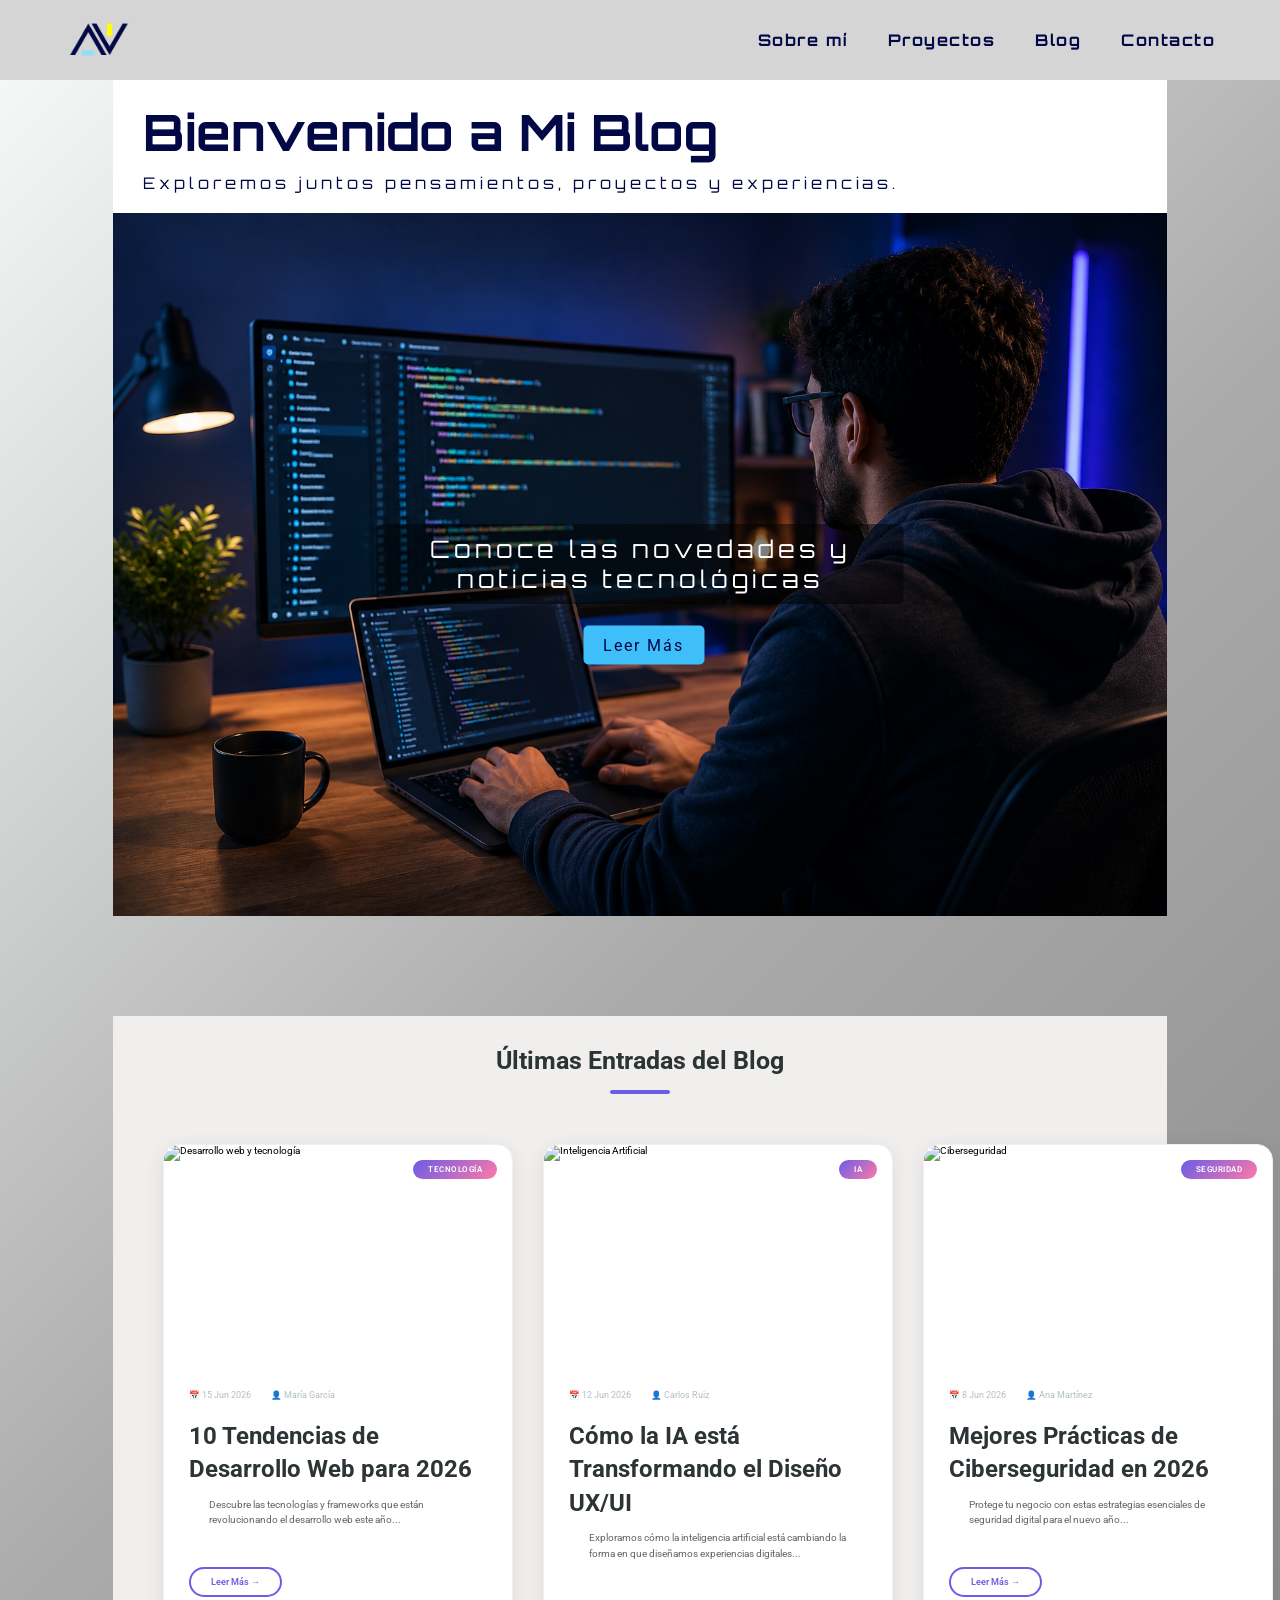
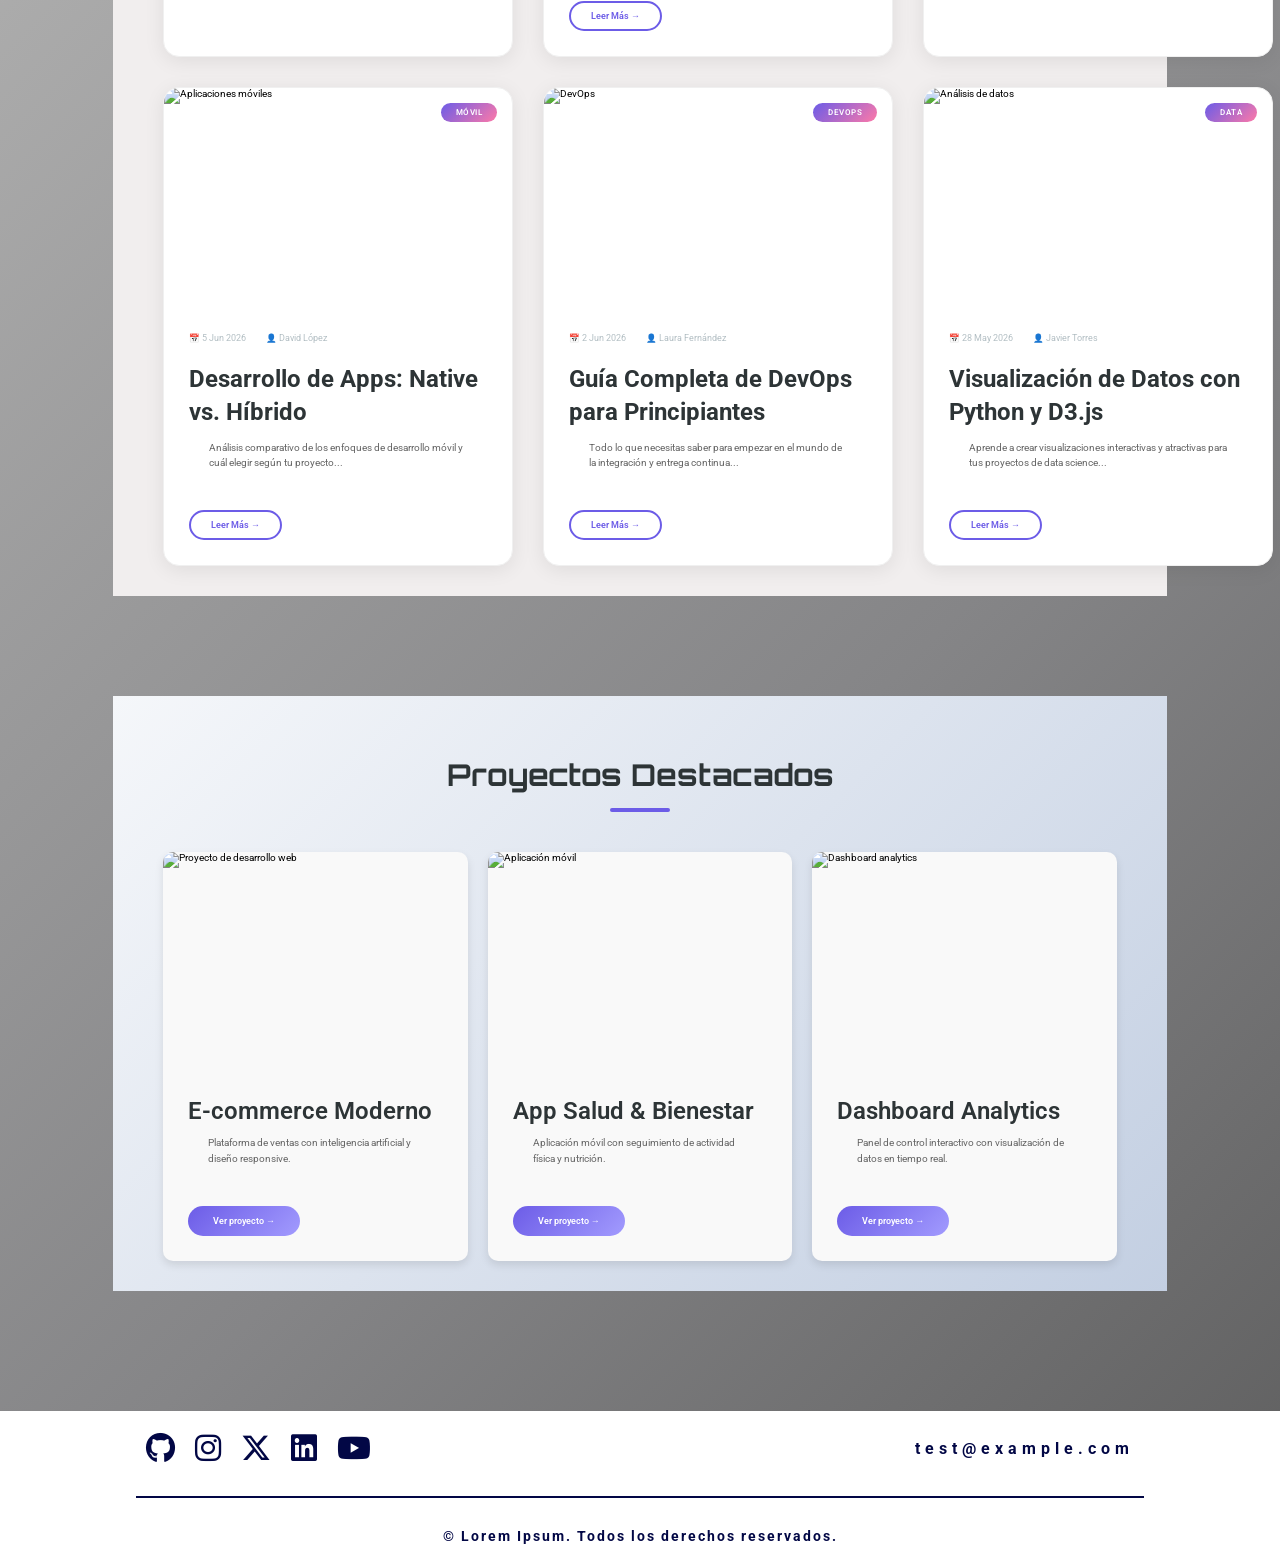
==== commit e09365ec: "feat: actualizacion y diseño de blog plantilla" ====
--- a/blog.html
+++ b/blog.html
@@ -3,8 +3,8 @@
 
 <head>
     <meta charset="UTF-8"><!--Establece la codificación de caracteres para el documento.-->
-    <meta name="Aley Cabrera"
-        content="Aley Cabrera - Desarrollador de Software con experiencia en el diseño de aplicaciones web, móviles y escritorio con eficiencia y seguridad en el resultado de los productos">
+    <meta name="Lorem Ipsum"
+        content="Lorem Ipsum - Desarrollador de Software con experiencia en el diseño de aplicaciones web, móviles y escritorio con eficiencia y seguridad en el resultado de los productos">
     <meta name="viewport" content="width=device-width, initial-scale=1.0">
     <!--Establece la escala de la página y la anchura de la ventana gráfica, permitiendo ser responsive y escalable el código-->
     <meta name="description"
@@ -15,7 +15,7 @@
     <meta name="keywords"
         content="Desarrollo de software, Desarrollo web full stack, Análisis de sistemas, Ciberseguridad, Soluciones tecnológicas personalizadas, Programación web, Desarrollo de aplicaciones, Seguridad informática, Optimización de sistemas, Automatización de procesos, Protección de datos, Diseño de sistemas escalables">
     <!--Establece palabras clave para la página, permite mejorar la búsqueda y da posicionamiento SEO-->
-    <meta property="og:title" content="Aley Cabrera | Desarrollador de Software y Ciberseguridad">
+    <meta property="og:title" content="Lorem Ipsum | Desarrollador de Software y Ciberseguridad">
     <meta property="og:description"
         content="Desarrollo de software, desarrollo web full stack, análisis de sistemas y ciberseguridad. Soluciones innovadoras, escalables y seguras para impulsar tu negocio en el mundo digital.">
     <meta property="og:image" content="assets/imagenes/AleyCabrera1.png">
@@ -56,8 +56,8 @@
             <div class="logocontainer" id="logocontainer">
                 <div class="pelogo_blog" id="pelogo">
                     <a href="./index.html">
-                        <img src="assets/imagenes/logo3.png" alt="Logo Aley Cabrera" title="Aley Cabrera D"
-                            aria-label="Logo Aley Cabrera">
+                        <img src="assets/imagenes/logo3.png" alt="Logo Lorem Ipsum" title="Lorem Ipsum D"
+                            aria-label="Logo Lorem Ipsum">
                     </a>
                 </div>
                 <div class="loader_blog"
@@ -105,40 +105,105 @@
                 <h2 class="h2_blog">Últimas Entradas del Blog</h2>
                 <div class="posts-grid">
                     <article class="post">
-                        <img src="https://via.placeholder.com/300" alt="Imagen del post 1">
-                        <h3>Título del Post 1</h3>
-                        <p>Descripción breve del post 1. Aquí puedes hablar sobre el tema del post.</p>
-                        <a href="#" class="btn">Leer Más</a>
-                    </article>
-                    <article class="post">
-                        <img src="https://via.placeholder.com/300" alt="Imagen del post 2">
-                        <h3>Título del Post 2</h3>
-                        <p>Descripción breve del post 2. Aquí puedes hablar sobre el tema del post.</p>
-                        <a href="#" class="btn">Leer Más</a>
-                    </article>
-                    <article class="post">
-                        <img src="https://via.placeholder.com/300" alt="Imagen del post 3">
-                        <h3>Título del Post 3</h3>
-                        <p>Descripción breve del post 3. Aquí puedes hablar sobre el tema del post.</p>
-                        <a href="#" class="btn">Leer Más</a>
-                    </article>
-                    <article class="post">
-                        <img src="https://via.placeholder.com/300" alt="Imagen del post 1">
-                        <h3>Título del Post 1</h3>
-                        <p>Descripción breve del post 1. Aquí puedes hablar sobre el tema del post.</p>
-                        <a href="#" class="btn">Leer Más</a>
-                    </article>
-                    <article class="post">
-                        <img src="https://via.placeholder.com/300" alt="Imagen del post 2">
-                        <h3>Título del Post 2</h3>
-                        <p>Descripción breve del post 2. Aquí puedes hablar sobre el tema del post.</p>
-                        <a href="#" class="btn">Leer Más</a>
-                    </article>
-                    <article class="post">
-                        <img src="https://via.placeholder.com/300" alt="Imagen del post 3">
-                        <h3>Título del Post 3</h3>
-                        <p>Descripción breve del post 3. Aquí puedes hablar sobre el tema del post.</p>
-                        <a href="#" class="btn">Leer Más</a>
+                        <div class="post-image">
+                            <img src="https://images.unsplash.com/photo-1498050108023-c5249f4df085?w=600&h=400&fit=crop"
+                                alt="Desarrollo web y tecnología">
+                            <span class="post-category">Tecnología</span>
+                        </div>
+                        <div class="post-content">
+                            <div class="post-meta">
+                                <span class="post-date">📅 15 Jun 2026</span>
+                                <span class="post-author">👤 María García</span>
+                            </div>
+                            <h3>10 Tendencias de Desarrollo Web para 2026</h3>
+                            <p>Descubre las tecnologías y frameworks que están revolucionando el desarrollo web este año...</p>
+                            <a href="#" class="btn-leer">Leer Más →</a>
+                        </div>
+                    </article>
+            
+                    <article class="post">
+                        <div class="post-image">
+                            <img src="https://images.unsplash.com/photo-1531482615713-2afd69097998?w=600&h=400&fit=crop"
+                                alt="Inteligencia Artificial">
+                            <span class="post-category">IA</span>
+                        </div>
+                        <div class="post-content">
+                            <div class="post-meta">
+                                <span class="post-date">📅 12 Jun 2026</span>
+                                <span class="post-author">👤 Carlos Ruiz</span>
+                            </div>
+                            <h3>Cómo la IA está Transformando el Diseño UX/UI</h3>
+                            <p>Exploramos cómo la inteligencia artificial está cambiando la forma en que diseñamos experiencias
+                                digitales...</p>
+                            <a href="#" class="btn-leer">Leer Más →</a>
+                        </div>
+                    </article>
+            
+                    <article class="post">
+                        <div class="post-image">
+                            <img src="https://images.unsplash.com/photo-1518770660439-4636190af475?w=600&h=400&fit=crop"
+                                alt="Ciberseguridad">
+                            <span class="post-category">Seguridad</span>
+                        </div>
+                        <div class="post-content">
+                            <div class="post-meta">
+                                <span class="post-date">📅 8 Jun 2026</span>
+                                <span class="post-author">👤 Ana Martínez</span>
+                            </div>
+                            <h3>Mejores Prácticas de Ciberseguridad en 2026</h3>
+                            <p>Protege tu negocio con estas estrategias esenciales de seguridad digital para el nuevo año...</p>
+                            <a href="#" class="btn-leer">Leer Más →</a>
+                        </div>
+                    </article>
+            
+                    <article class="post">
+                        <div class="post-image">
+                            <img src="https://images.unsplash.com/photo-1551288049-bebda4e38f71?w=600&h=400&fit=crop"
+                                alt="Aplicaciones móviles">
+                            <span class="post-category">Móvil</span>
+                        </div>
+                        <div class="post-content">
+                            <div class="post-meta">
+                                <span class="post-date">📅 5 Jun 2026</span>
+                                <span class="post-author">👤 David López</span>
+                            </div>
+                            <h3>Desarrollo de Apps: Native vs. Híbrido</h3>
+                            <p>Análisis comparativo de los enfoques de desarrollo móvil y cuál elegir según tu proyecto...</p>
+                            <a href="#" class="btn-leer">Leer Más →</a>
+                        </div>
+                    </article>
+            
+                    <article class="post">
+                        <div class="post-image">
+                            <img src="https://images.unsplash.com/photo-1555066931-4365d14bab8c?w=600&h=400&fit=crop" alt="DevOps">
+                            <span class="post-category">DevOps</span>
+                        </div>
+                        <div class="post-content">
+                            <div class="post-meta">
+                                <span class="post-date">📅 2 Jun 2026</span>
+                                <span class="post-author">👤 Laura Fernández</span>
+                            </div>
+                            <h3>Guía Completa de DevOps para Principiantes</h3>
+                            <p>Todo lo que necesitas saber para empezar en el mundo de la integración y entrega continua...</p>
+                            <a href="#" class="btn-leer">Leer Más →</a>
+                        </div>
+                    </article>
+            
+                    <article class="post">
+                        <div class="post-image">
+                            <img src="https://images.unsplash.com/photo-1460925895917-afdab827c52f?w=600&h=400&fit=crop"
+                                alt="Análisis de datos">
+                            <span class="post-category">Data</span>
+                        </div>
+                        <div class="post-content">
+                            <div class="post-meta">
+                                <span class="post-date">📅 28 May 2026</span>
+                                <span class="post-author">👤 Javier Torres</span>
+                            </div>
+                            <h3>Visualización de Datos con Python y D3.js</h3>
+                            <p>Aprende a crear visualizaciones interactivas y atractivas para tus proyectos de data science...</p>
+                            <a href="#" class="btn-leer">Leer Más →</a>
+                        </div>
                     </article>
                 </div>
             </section>
@@ -149,19 +214,31 @@
                 <h2 class="h2_blog">Proyectos Destacados</h2>
                 <div class="projects-grid">
                     <div class="project">
-                        <img src="https://via.placeholder.com/400" alt="Imagen del proyecto 1">
-                        <h3>Proyecto 1</h3>
-                        <p>Descripción breve del proyecto 1.</p>
+                        <img src="https://images.unsplash.com/photo-1517694712202-14dd9538aa97?w=400&h=300&fit=crop"
+                            alt="Proyecto de desarrollo web">
+                        <div class="project-content">
+                            <h3>E-commerce Moderno</h3>
+                            <p>Plataforma de ventas con inteligencia artificial y diseño responsive.</p>
+                            <a href="#" class="btn-proyecto">Ver proyecto →</a>
+                        </div>
                     </div>
                     <div class="project">
-                        <img src="https://via.placeholder.com/400" alt="Imagen del proyecto 2">
-                        <h3>Proyecto 2</h3>
-                        <p>Descripción breve del proyecto 2.</p>
+                        <img src="https://images.unsplash.com/photo-1551288049-bebda4e38f71?w=400&h=300&fit=crop"
+                            alt="Aplicación móvil">
+                        <div class="project-content">
+                            <h3>App Salud & Bienestar</h3>
+                            <p>Aplicación móvil con seguimiento de actividad física y nutrición.</p>
+                            <a href="#" class="btn-proyecto">Ver proyecto →</a>
+                        </div>
                     </div>
                     <div class="project">
-                        <img src="https://via.placeholder.com/400" alt="Imagen del proyecto 2">
-                        <h3>Proyecto 2</h3>
-                        <p>Descripción breve del proyecto 2.</p>
+                        <img src="https://images.unsplash.com/photo-1460925895917-afdab827c52f?w=400&h=300&fit=crop"
+                            alt="Dashboard analytics">
+                        <div class="project-content">
+                            <h3>Dashboard Analytics</h3>
+                            <p>Panel de control interactivo con visualización de datos en tiempo real.</p>
+                            <a href="#" class="btn-proyecto">Ver proyecto →</a>
+                        </div>
                     </div>
                 </div>
             </section>
@@ -171,24 +248,24 @@
         <footer class="footer_blog">
             <section class="redes-email">
                 <div class="social_blog">
-                    <a href="https://github.com/AleyCabrera" target="_blank" class="icon" aria-label="GitHub"><i
+                    <a href="#" target="_blank" class="icon" aria-label="GitHub"><i
                             class="fab fa-github"></i></a>
-                    <a href="https://www.instagram.com/alycabdel/" target="_blank" class="icon" aria-label="Instagram"><i
+                    <a href="#" target="_blank" class="icon" aria-label="Instagram"><i
                             class="fab fa-instagram"></i></a>
-                    <a href="https://x.com/AlyCabde" target="_blank" class="icon" aria-label="X"><i
+                    <a href="#" target="_blank" class="icon" aria-label="X"><i
                             class="fa-brands fa-x-twitter"></i></a>
-                    <a href="https://www.linkedin.com/in/aley-cabrera/" target="_blank" class="icon" aria-label="Linkedin"><i
+                    <a href="#" target="_blank" class="icon" aria-label="Linkedin"><i
                             class="fab fa-linkedin"></i></a>
-                    <a href="/" target="_blank" class="icon" aria-label="Youtube"><i class="fa-brands fa-youtube"></i></a>
+                    <a href="#" target="_blank" class="icon" aria-label="Youtube"><i class="fa-brands fa-youtube"></i></a>
                 </div>
                 <div class="email">
-                    <a href="aley.cabrera@gmail.com" class="ac_blog">aley.cabrera@gmail.com</a>
+                    <a href="#" class="ac_blog">test@example.com</a>
                 </div>
             </section>
         
             <div class="line_blog"></div>
         
-            <p class="derechos">&copy; Aley Cabrera. Todos los derechos reservados.</p>
+            <p class="derechos">&copy; Lorem Ipsum. Todos los derechos reservados.</p>
         </footer>
     </main>
 </body>
--- a/css/main.css
+++ b/css/main.css
@@ -1060,44 +1060,211 @@
     padding: 3rem;
 }
 
+.proyectos_destacados {
+    padding: 60px 20px;
+    background: linear-gradient(135deg, #f5f7fa 0%, #c3cfe2 100%);
+}
+
 .h2_blog {
+    text-align: center;
+    font-size: 2.5rem;
+    font-weight: 700;
+    color: #2d3436;
+    margin-bottom: 50px;
     position: relative;
-    top: 0;
-    left: 50%;
-    transform: translate(-50%, 0);
-    font-family: var(--font-family-principal);
-    font-weight: bolder;
-    font-size: 3rem;
-    width: 50rem;
-    text-align: center;
-    margin-top: 5rem;
-    margin-bottom: 1rem;
+}
+
+.h2_blog:after {
+    content: '';
+    display: block;
+    width: 60px;
+    height: 4px;
+    background: #6c5ce7;
+    margin: 15px auto 0;
+    border-radius: 2px;
+}
+
+.projects-grid {
+    display: grid;
+    grid-template-columns: repeat(auto-fit, minmax(300px, 1fr));
+    gap: 30px;
+    max-width: 1200px;
+    margin: 0 auto;
+    padding: 0 20px;
+}
+
+.project {
+    background: white;
+    border-radius: 16px;
+    overflow: hidden;
+    box-shadow: 0 10px 30px rgba(0, 0, 0, 0.1);
+    transition: all 0.3s ease;
+}
+
+.project:hover {
+    transform: translateY(-10px);
+    box-shadow: 0 20px 40px rgba(0, 0, 0, 0.2);
+}
+
+.project img {
+    width: 100%;
+    height: 250px;
+    object-fit: cover;
+    display: block;
+    transition: transform 0.3s ease;
+}
+
+.project:hover img {
+    transform: scale(1.05);
+}
+
+.project-content {
+    padding: 25px;
+}
+
+.project-content h3 {
+    font-size: 1.5rem;
+    color: #2d3436;
+    margin-bottom: 12px;
+    font-weight: 600;
+}
+
+.project-content p {
+    color: #636e72;
+    line-height: 1.6;
+    margin-bottom: 20px;
+    font-size: 0.95rem;
+}
+
+.btn-proyecto {
+    display: inline-block;
+    padding: 10px 25px;
+    background: linear-gradient(135deg, #6c5ce7, #a29bfe);
+    color: white;
+    text-decoration: none;
+    border-radius: 25px;
+    font-weight: 600;
+    font-size: 0.9rem;
+    transition: all 0.3s ease;
+    border: none;
+    cursor: pointer;
+}
+
+.btn-proyecto:hover {
+    transform: translateX(5px);
+    box-shadow: 0 5px 15px rgba(108, 92, 231, 0.4);
 }
 
 .posts-grid {
     display: grid;
-    grid-template-columns: repeat(3, 1fr);
-    grid-template-rows: repeat(2, 1fr);
-    gap: 2rem;
-    margin-top: 3rem;
+    grid-template-columns: repeat(auto-fill, minmax(350px, 1fr));
+    gap: 30px;
+    max-width: 1200px;
+    margin: 0 auto;
+    padding: 0 20px;
 }
 
 .post {
-    background: #f9f9f9;
-    border-radius: 10px;
+    background: white;
+    border-radius: 16px;
     overflow: hidden;
-    box-shadow: 0 4px 8px rgba(0, 0, 0, 0.1);
-    transition: transform 0.3s ease;
+    box-shadow: 0 4px 20px rgba(0, 0, 0, 0.08);
+    transition: all 0.3s ease;
+    border: 1px solid #f0f0f0;
 }
 
 .post:hover {
-    transform: translateY(-10px);
-}
-
-.post img {
-    width: 100%;
-    height: 200px;
+    transform: translateY(-8px);
+    box-shadow: 0 15px 40px rgba(0, 0, 0, 0.12);
+}
+
+.post-image {
+    position: relative;
+    overflow: hidden;
+    height: 220px;
+}
+
+.post-image img {
+    width: 100%;
+    height: 100%;
     object-fit: cover;
+    transition: transform 0.5s ease;
+}
+
+.post:hover .post-image img {
+    transform: scale(1.1);
+}
+
+.post-category {
+    position: absolute;
+    top: 15px;
+    right: 15px;
+    background: linear-gradient(135deg, #6c5ce7, #fd79a8);
+    color: white;
+    padding: 5px 15px;
+    border-radius: 20px;
+    font-size: 0.75rem;
+    font-weight: 600;
+    letter-spacing: 0.5px;
+    text-transform: uppercase;
+}
+
+.post-content {
+    padding: 25px;
+}
+
+.post-meta {
+    display: flex;
+    gap: 20px;
+    margin-bottom: 15px;
+    font-size: 0.85rem;
+    color: #b2bec3;
+}
+
+.post-meta span {
+    display: flex;
+    align-items: center;
+    gap: 5px;
+}
+
+.post-content h3 {
+    font-size: 1.25rem;
+    font-weight: 700;
+    color: #2d3436;
+    margin-bottom: 12px;
+    line-height: 1.4;
+    transition: color 0.3s ease;
+}
+
+.post:hover .post-content h3 {
+    color: #6c5ce7;
+}
+
+.post-content p {
+    color: #636e72;
+    line-height: 1.6;
+    margin-bottom: 20px;
+    font-size: 0.95rem;
+}
+
+.btn-leer {
+    display: inline-block;
+    padding: 8px 20px;
+    background: transparent;
+    color: #6c5ce7;
+    text-decoration: none;
+    font-weight: 600;
+    font-size: 0.9rem;
+    transition: all 0.3s ease;
+    border: 2px solid #6c5ce7;
+    border-radius: 25px;
+}
+
+.btn-leer:hover {
+    background: linear-gradient(135deg, #6c5ce7, #a29bfe);
+    color: white;
+    transform: translateX(5px);
+    border-color: transparent;
 }
 
 .post h3 {
